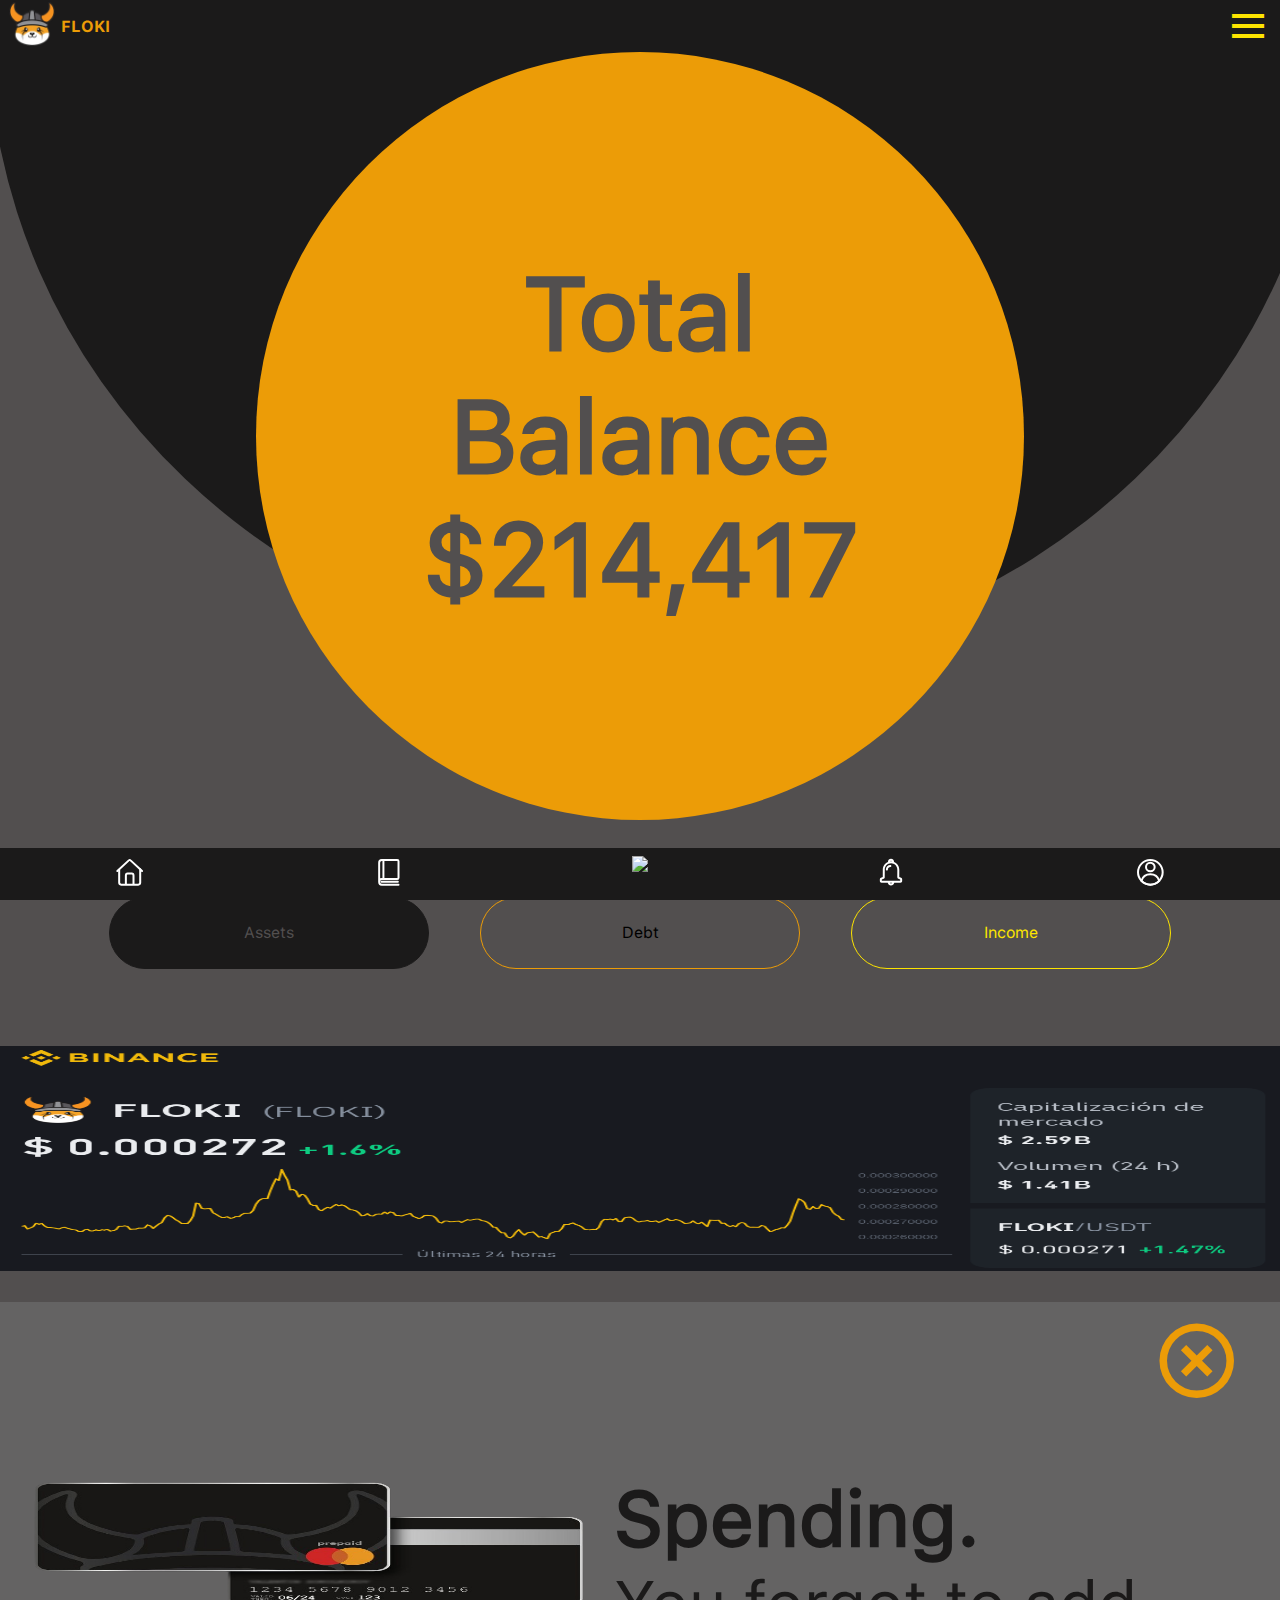
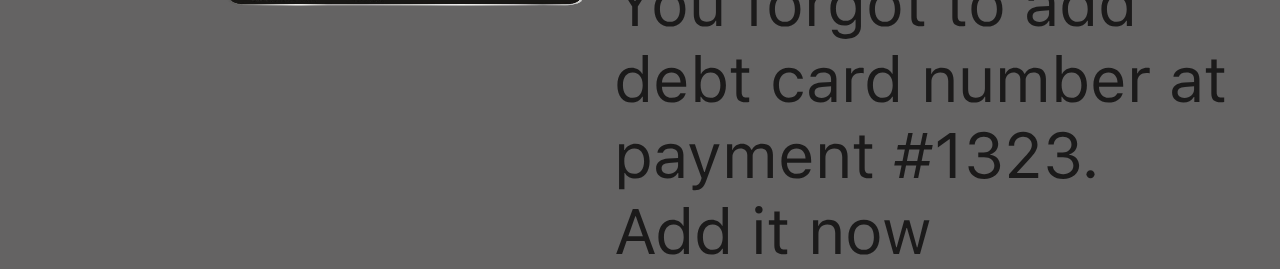
==== views/balance.html @ 698660d4 "style: :white_check_mark: Se cambio el diseño (colores, logo, fuentes) de la pagina" ====
<!DOCTYPE html>
<html lang="en">
<head>
    <meta charset="UTF-8">
    <meta name="viewport" content="width=device-width, initial-scale=1.0">
    <title>Virtual Wallet</title>
    <link rel="stylesheet" href="../css/balance.css">
    <link href='https://unpkg.com/boxicons@2.1.4/css/boxicons.min.css' rel='stylesheet'>
</head>
<body>
    <div class="fondo"></div>
    <header class="header">
        <div class="header__logo">
            <div class="logo__icono">
                <img src="../storage/img/floki_inu.png">
            </div>
            <div class="logo__titulo">FLOKI</div>
        </div>
        <div class="header__menu">
            <i class='bx bx-menu'></i>
        </div>
    </header>
    <section class="total">
        <div class="total__circulo">
            <p>total</p> <p>balance</p> <p>$214,417</p>
        </div>
    </section>
    <section class="grafica">
        <div class="grafica__assets">
            <div class="assets__as">
                <p>assets</p>
            </div>
            <div class="assets__de">
                <p>debt</p>
            </div>
            <div class="assets__in">
                <p>income</p>
            </div>
        </div>
        <div class="grafica__img">
            <img src="../storage/img/floki-inu_grafico.png" alt="">
        </div>
    </section>
    <section class="spending">
        <div class="spending__close">
            <i class='bx bx-x-circle'></i>
        </div>
        <div class="spending__card">
            <div class="card__img">
                <img src="../storage/img/floki_card.png" alt="">
            </div>
            <div class="card__p">
                <p>spending.</p>
                <small>You forgot to add debt card number at payment #1323. Add it now</small>
            </div>
        </div>
    </section>
    <footer class="footer">
        <ul>
            <li>
                <a href="cards.html"><img src="../storage/img/icon.svg"></a>
            </li>
            <li>
                <a href="#"><img src="../storage/img/icon_1.svg"></a>
            </li>
            <li>
                <a href="#"><img src="../storage/img/icon_2.svg"></a>
            </li>
            <li>
                <a href="#"><img src="../storage/img/icon_3.svg"></a>
            </li>
            <li>
                <a href="../index.html"><img src="../storage/img/icon_4.svg"></a>
            </li>
        </ul>
    </footer>
</body>
</html>
---- css/balance.css ----
@import url(variable.css);

* {
    padding: 0;
    margin: 0;
    box-sizing: border-box;
    gap: 0;
    font-family: "SF-Pro-Text-Regular";
}

body {
    position: relative;
    background-color: var(--color-ternario);
    width: 100vw;
    height: 100vh;
    display: grid;
    grid-template-columns: 1fr;
    grid-template-rows: 1.5fr repeat(2, 5fr) 3fr 1.5fr;
    grid-template-areas:
        "header"
        "total"
        "grafica"
        "spending"
        "footer"
    ;
}

.fondo {
    position: absolute;
    background-color: var(--color-primario);
    width: 105vw;
    height: 100vw;
    z-index: -1;
    border-radius: 50%;
    top: -48vw;
    left: -12px;
}

.header {
    width: 100%;
    padding: 0 .5em;
    display: flex;
    flex-direction: row;
    justify-content: space-between;
    align-items: center;
    flex-wrap: nowrap;
}

.header__logo {
    display: flex;
    align-items: center;
    gap: 5px;
}

.logo__icono img {
    width: 3em;
}

.logo__titulo {
    color: var(--color-secundario);
    font-family: "SF-Pro-Text-Bold";
    text-transform: uppercase;
}

.header__menu i {
    font-size: 3em;
    color: var(--color-cuarto);
}

.total {
    grid-area: total;
    display: flex;
    align-items: center;
    justify-content: center;
}

.total__circulo {
    width: 60vw;
    background-color: var(--color-secundario);
    height: 60vw;
    border-radius: 50%;
    display: flex;
    flex-direction: column;
    align-items: center;
    justify-content: center;
    color: var(--color-ternario);
    font-size: 8vw;
    text-transform: capitalize;
    font-weight: 900;
}

.total__circulo p {
    text-align: center;
}

.grafica {
    grid-area: grafica;
    width: 100%;
}


.grafica__assets {
    width: 100%;
    display: flex;
    justify-content: center;
}

.grafica__assets div {
    margin: 6vw 2vw;
    width: 25%;
    text-align: center;
    padding: 2vw 0;
    border-radius: 5vw;
    text-transform: capitalize;
    border: 1px solid black;
    color: var(--color-ternario);
}

.grafica__assets div:nth-child(1) {
    border: 1px solid var(--color-primario);
    background-color: var(--color-primario);
}

.grafica__assets div:nth-child(2) {
    border: 1px solid var(--color-secundario);
    color: var(--color-secundary);
}

.grafica__assets div:nth-child(3) {
    border: 1px solid var(--color-cuarto);
    color: var(--color-cuarto);
}

.grafica__img {
    width: 100%;
}

.grafica__img img {
    width: 100%;
    height: 25vh;
    margin-bottom: 3vh;
}

.spending {
    grid-area: spending;
    background-color: var(--color-five);
}

.spending__close {
    text-align: right;
    font-size: 7vw;
    color: var(--color-secundario);
    padding-right: 3vw;
    padding-top: 1vw;
}

.spending__card {
    width: 100%;
    display: flex;
    justify-content: space-between;
    padding: 4vw 4vw 0 0;
}

.card__img {
    width: 40%;
}

.card__img img {
    width: 125%;
    height: 16vh;
}

.card__p {
    width: 50%;
    color: var(--color-primario);
}

.card__p p {
    font-size: 6vw;
    text-transform: capitalize;
    font-weight: 900;
}

.card__p small {
    font-size: 5vw;
}

.footer {
    width: 100%;
    background: var(--color-primario);
    position: fixed;
    bottom: 0;
}

.footer ul {
    display: flex;
    justify-content: space-around;
}

.footer ul li {
    list-style: none;
    margin: .5em 0;
}

.footer ul li a img {
    width: 2em;
    height: auto;
    transition: fill 0.3s ease;
}

.footer ul li a:hover img {
    filter: invert(46%) sepia(90%) saturate(5080%) hue-rotate(30deg) brightness(106%) contrast(90%);
}
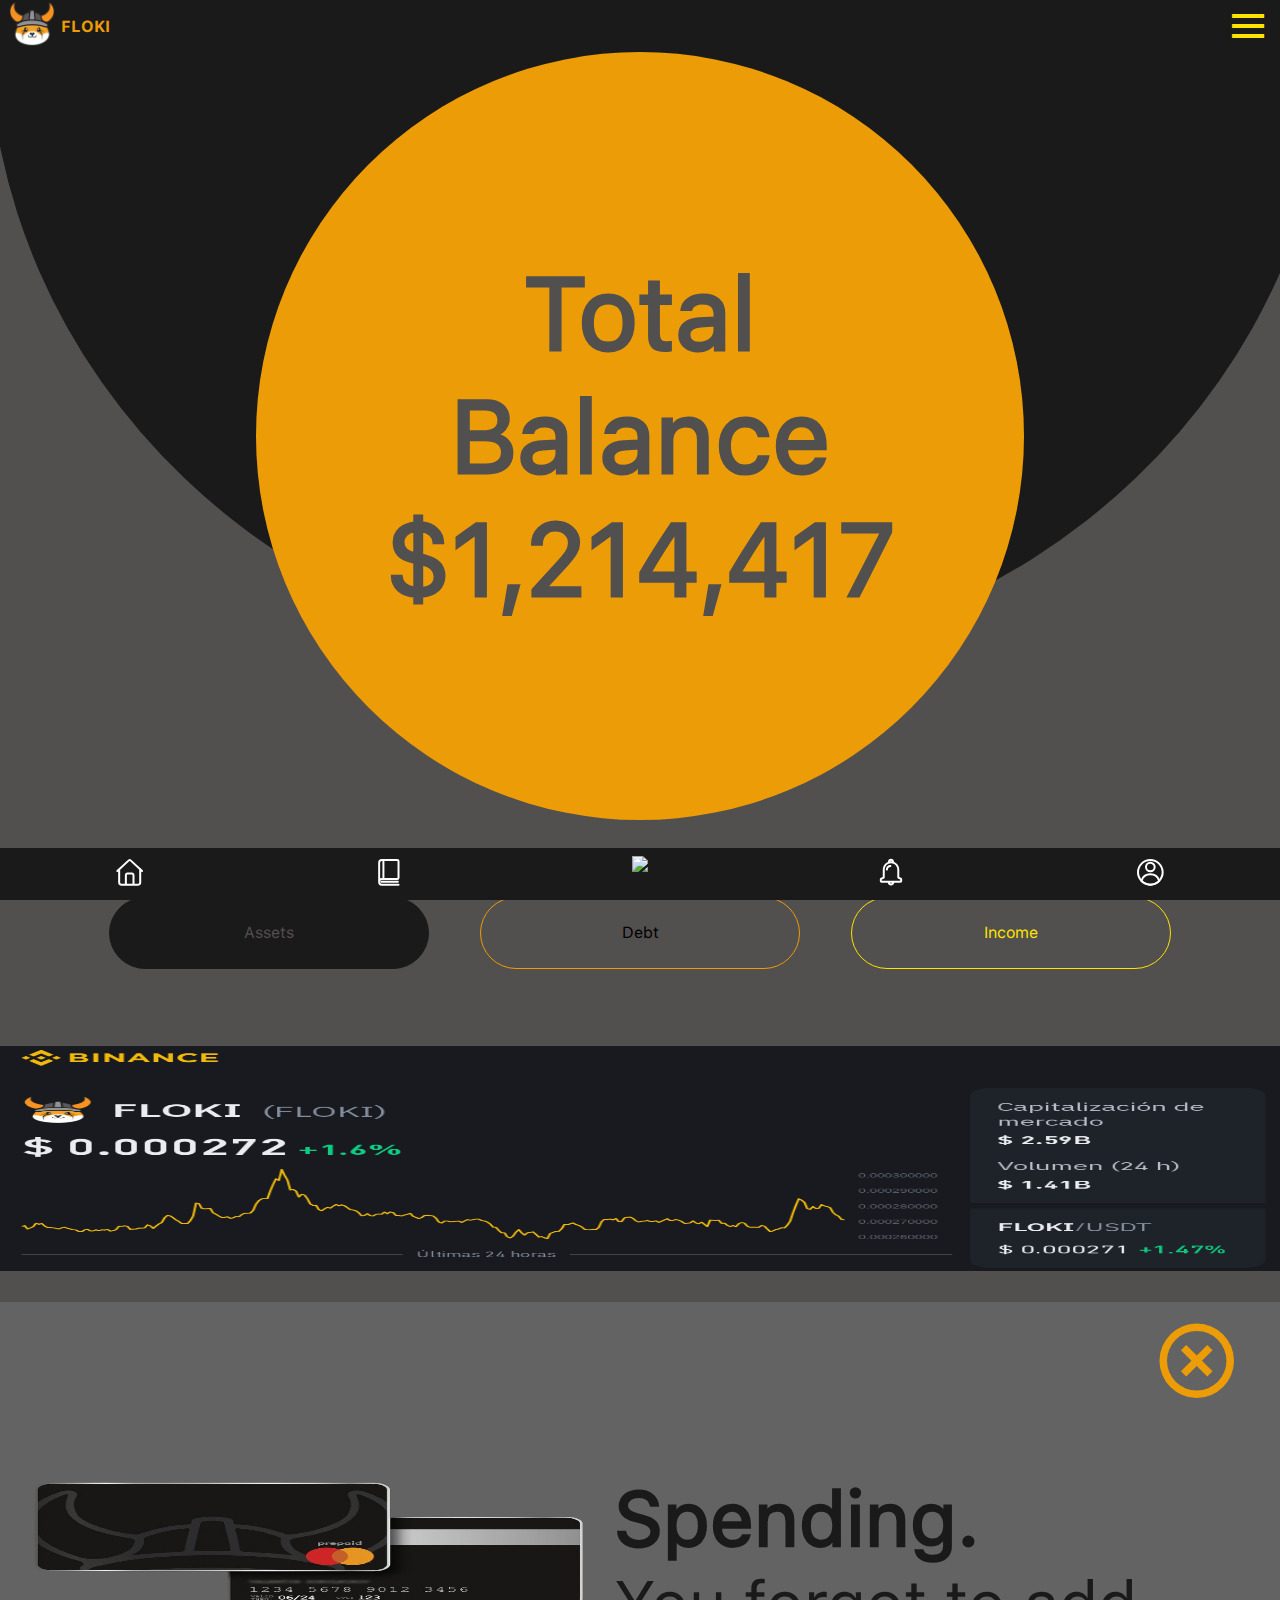
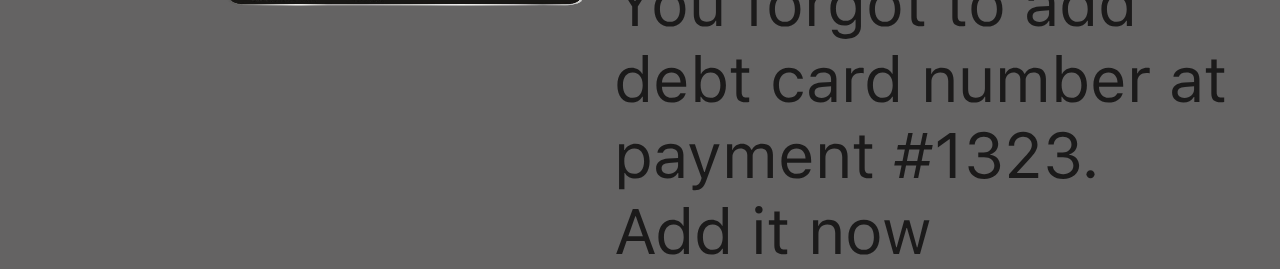
==== commit f5610fff: "refactor: :white_check_mark: Se hicieron unos cambios en el diseño de la pagina" ====
--- a/views/balance.html
+++ b/views/balance.html
@@ -22,7 +22,7 @@
     </header>
     <section class="total">
         <div class="total__circulo">
-            <p>total</p> <p>balance</p> <p>$214,417</p>
+            <p>total</p> <p>balance</p> <p>$1,214,417</p>
         </div>
     </section>
     <section class="grafica">
